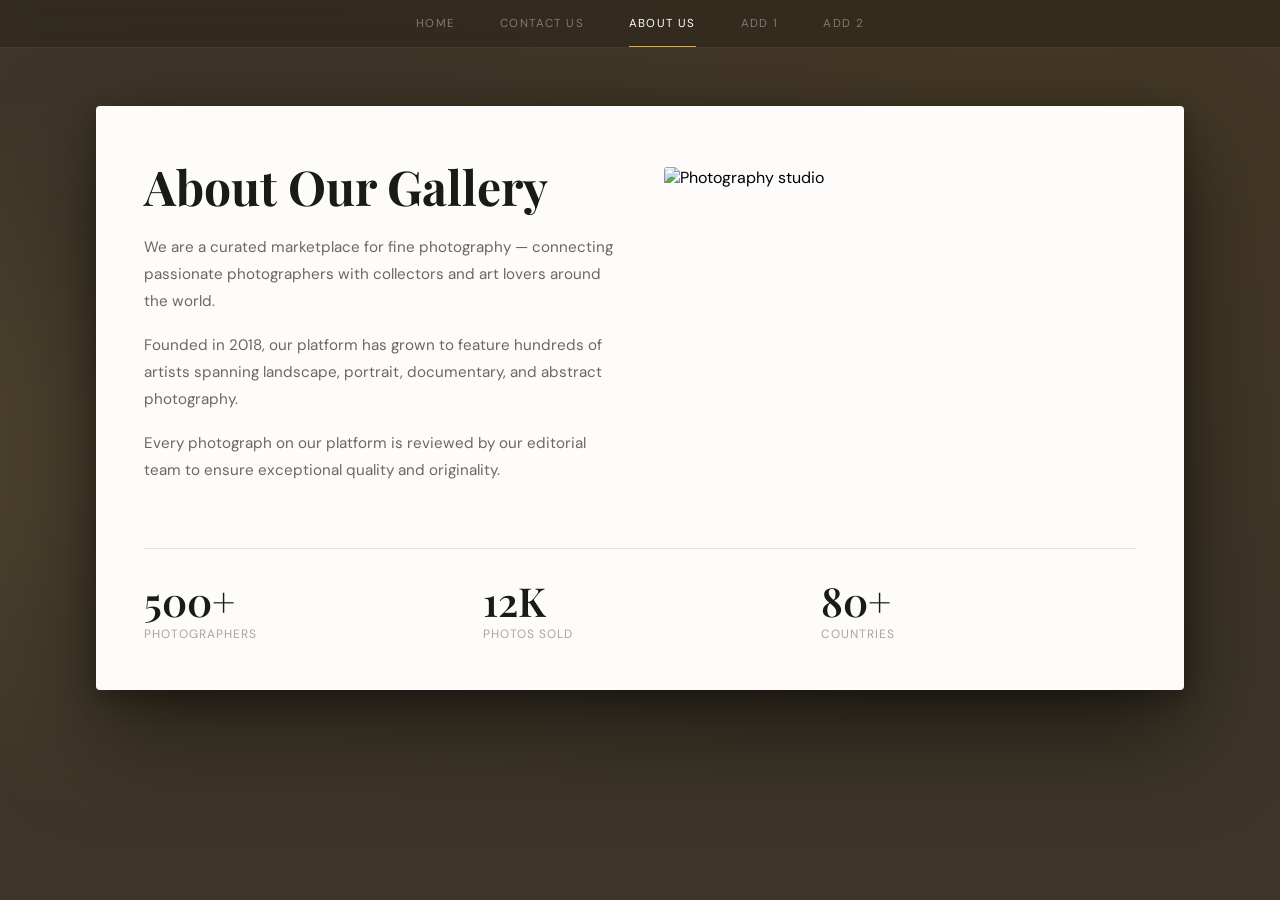
==== about.html @ dea898f7 "pix on file for visual presentation only" ====
<!DOCTYPE html>
<html lang="en">
<head>
<meta charset="UTF-8">
<meta name="viewport" content="width=device-width, initial-scale=1.0">
<title>About Us</title>
<link href="https://fonts.googleapis.com/css2?family=Playfair+Display:ital,wght@0,400;0,600;1,400&family=DM+Sans:wght@300;400;500&display=swap" rel="stylesheet">
<link rel="stylesheet" href="nav.css">
<style>
  *, *::before, *::after { box-sizing: border-box; margin: 0; padding: 0; }
  body {
    font-family: 'DM Sans', sans-serif;
    background: #3d3528; min-height: 100vh;
    background-image:
      radial-gradient(ellipse at 20% 50%, rgba(120,100,60,0.3) 0%, transparent 60%),
      radial-gradient(ellipse at 80% 20%, rgba(80,60,30,0.4) 0%, transparent 50%);
  }
  .page-wrap { padding: 0.6in 1in 1in; }
  @keyframes fadeUp { from { opacity:0; transform:translateY(20px); } to { opacity:1; transform:translateY(0); } }
  .card {
    background: #fdfcfa; border-radius: 4px;
    padding: 3rem 3rem;
    box-shadow: 0 40px 100px rgba(0,0,0,0.5), 0 8px 24px rgba(0,0,0,0.3);
    animation: fadeUp 0.5s ease both;
  }
  .hero {
    display: grid; grid-template-columns: 1fr 1fr; gap: 3rem; align-items: center;
    margin-bottom: 3rem;
  }
  h1 {
    font-family: 'Playfair Display', serif;
    font-size: clamp(2rem, 5vw, 3rem); color: #1a1a18; margin-bottom: 1rem;
  }
  p { font-size: 0.95rem; color: #6b6860; line-height: 1.8; margin-bottom: 1rem; }
  .hero-img {
    width: 100%; height: 320px; object-fit: cover;
    border-radius: 3px;
  }
  .stats { display: grid; grid-template-columns: repeat(3, 1fr); gap: 1.5rem; border-top: 1px solid #e8e4de; padding-top: 2rem; }
  .stat-num {
    font-family: 'Playfair Display', serif;
    font-size: 2.5rem; color: #1a1a18; font-weight: 600; line-height: 1;
  }
  .stat-label { font-size: 0.75rem; text-transform: uppercase; letter-spacing: 0.08em; color: #a8a49e; margin-top: 0.3rem; }
  @media (max-width: 700px) {
    .page-wrap { padding: 0.4rem 1rem 1rem; }
    .card { padding: 2rem 1.5rem; }
    .hero { grid-template-columns: 1fr; gap: 1.5rem; }
    .stats { grid-template-columns: 1fr 1fr; }
  }
</style>
</head>
<body>
<nav class="navbar">
  <a href="index.html">Home</a>
  <a href="contact.html">Contact Us</a>
  <a href="about.html" class="active">About Us</a>
  <a href="add1.html">Add 1</a>
  <a href="add2.html">Add 2</a>
</nav>
<div class="page-wrap">
  <div class="card">
    <div class="hero">
      <div>
        <h1>About Our Gallery</h1>
        <p>We are a curated marketplace for fine photography — connecting passionate photographers with collectors and art lovers around the world.</p>
        <p>Founded in 2018, our platform has grown to feature hundreds of artists spanning landscape, portrait, documentary, and abstract photography.</p>
        <p>Every photograph on our platform is reviewed by our editorial team to ensure exceptional quality and originality.</p>
      </div>
      <img class="hero-img" src="https://images.unsplash.com/photo-1452587925148-ce544e77e70d?w=600&q=80" alt="Photography studio">
    </div>
    <div class="stats">
      <div>
        <div class="stat-num">500+</div>
        <div class="stat-label">Photographers</div>
      </div>
      <div>
        <div class="stat-num">12K</div>
        <div class="stat-label">Photos Sold</div>
      </div>
      <div>
        <div class="stat-num">80+</div>
        <div class="stat-label">Countries</div>
      </div>
    </div>
  </div>
</div>
</body>
</html>
---- nav.css ----
/* ── Shared nav bar ───────────────────────── */
.navbar {
  width: 100%;
  background: rgba(42, 35, 24, 0.55);
  backdrop-filter: blur(16px);
  -webkit-backdrop-filter: blur(16px);
  padding: 0 1rem;
  display: flex;
  align-items: center;
  justify-content: center;
  gap: 0;
  position: sticky;
  top: 0;
  z-index: 100;
  box-sizing: border-box;
  border-bottom: 1px solid rgba(255,255,255,0.08);
}

.navbar a {
  font-family: 'DM Sans', sans-serif;
  font-size: 0.72rem;
  font-weight: 400;
  letter-spacing: 0.12em;
  text-transform: uppercase;
  color: rgba(255,255,255,0.38);
  text-decoration: none;
  padding: 1rem 1.4rem;
  position: relative;
  transition: color 0.2s;
  white-space: nowrap;
}

.navbar a::after {
  content: '';
  position: absolute;
  bottom: 0;
  left: 1.4rem;
  right: 1.4rem;
  height: 1px;
  background: #c9a96e;
  transform: scaleX(0);
  transition: transform 0.25s;
}

.navbar a:hover { color: rgba(255,255,255,0.75); }
.navbar a:hover::after { transform: scaleX(1); }

.navbar a.active { color: #fff; }
.navbar a.active::after { transform: scaleX(1); }

@media (max-width: 600px) {
  .navbar { justify-content: flex-start; overflow-x: auto; }
  .navbar a { padding: 0.85rem 0.9rem; font-size: 0.66rem; }
  .navbar a::after { left: 0.9rem; right: 0.9rem; }
}
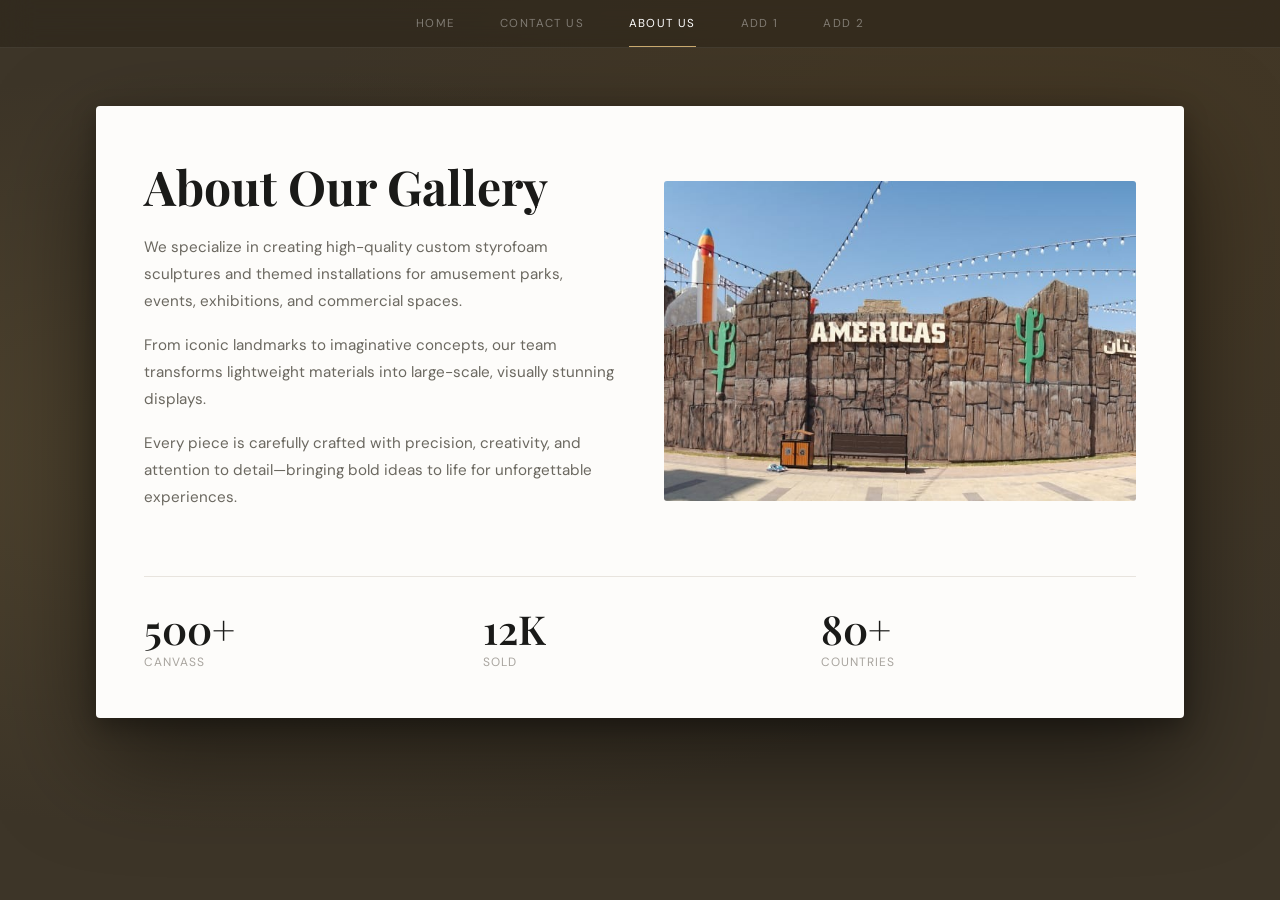
==== commit 6ee41fb6: "for approval" ====
--- a/about.html
+++ b/about.html
@@ -63,20 +63,20 @@
     <div class="hero">
       <div>
         <h1>About Our Gallery</h1>
-        <p>We are a curated marketplace for fine photography — connecting passionate photographers with collectors and art lovers around the world.</p>
-        <p>Founded in 2018, our platform has grown to feature hundreds of artists spanning landscape, portrait, documentary, and abstract photography.</p>
-        <p>Every photograph on our platform is reviewed by our editorial team to ensure exceptional quality and originality.</p>
+        <p>We specialize in creating high-quality custom styrofoam sculptures and themed installations for amusement parks, events, exhibitions, and commercial spaces.</p>
+        <p>From iconic landmarks to imaginative concepts, our team transforms lightweight materials into large-scale, visually stunning displays.</p>
+        <p>Every piece is carefully crafted with precision, creativity, and attention to detail—bringing bold ideas to life for unforgettable experiences.</p>
       </div>
-      <img class="hero-img" src="https://images.unsplash.com/photo-1452587925148-ce544e77e70d?w=600&q=80" alt="Photography studio">
+      <img class="hero-img" src="assests/img_2.jpeg" alt="Artwork_1">
     </div>
     <div class="stats">
       <div>
         <div class="stat-num">500+</div>
-        <div class="stat-label">Photographers</div>
+        <div class="stat-label">Canvass</div>
       </div>
       <div>
         <div class="stat-num">12K</div>
-        <div class="stat-label">Photos Sold</div>
+        <div class="stat-label">Sold</div>
       </div>
       <div>
         <div class="stat-num">80+</div>
